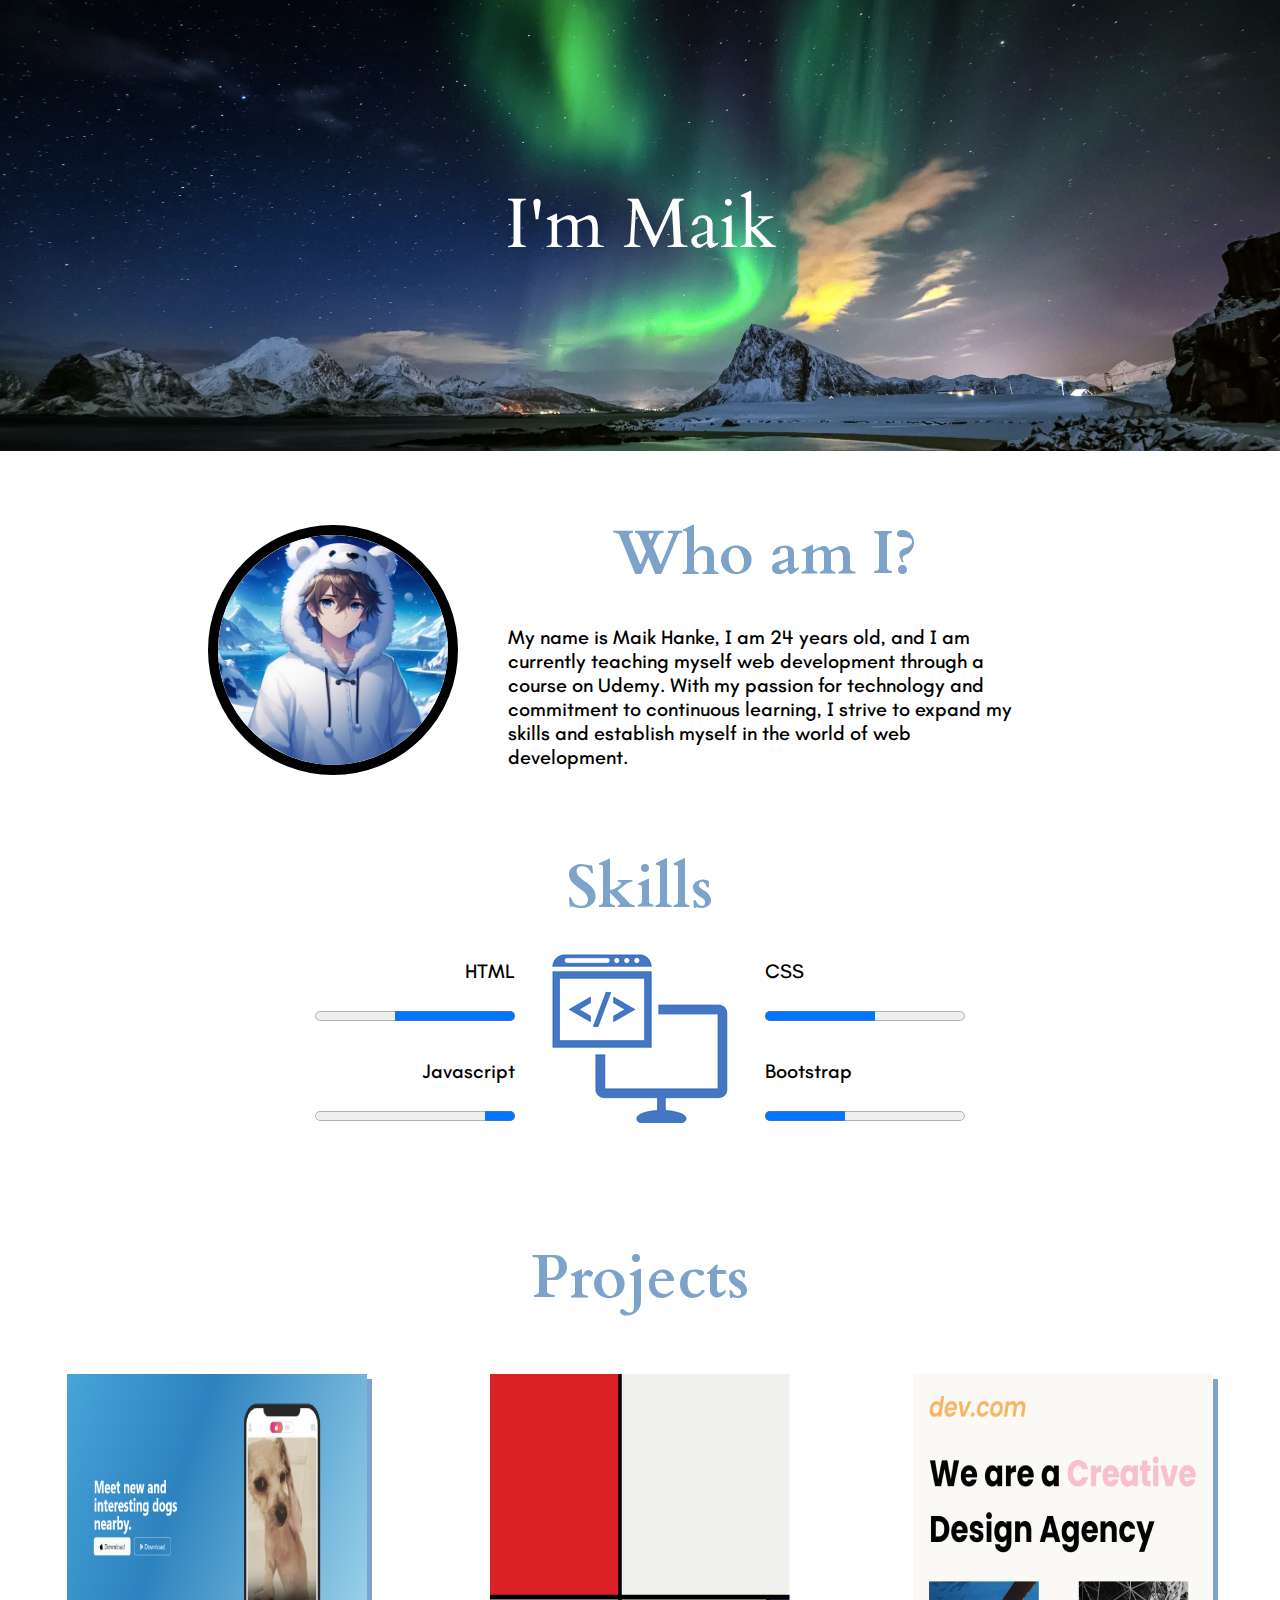
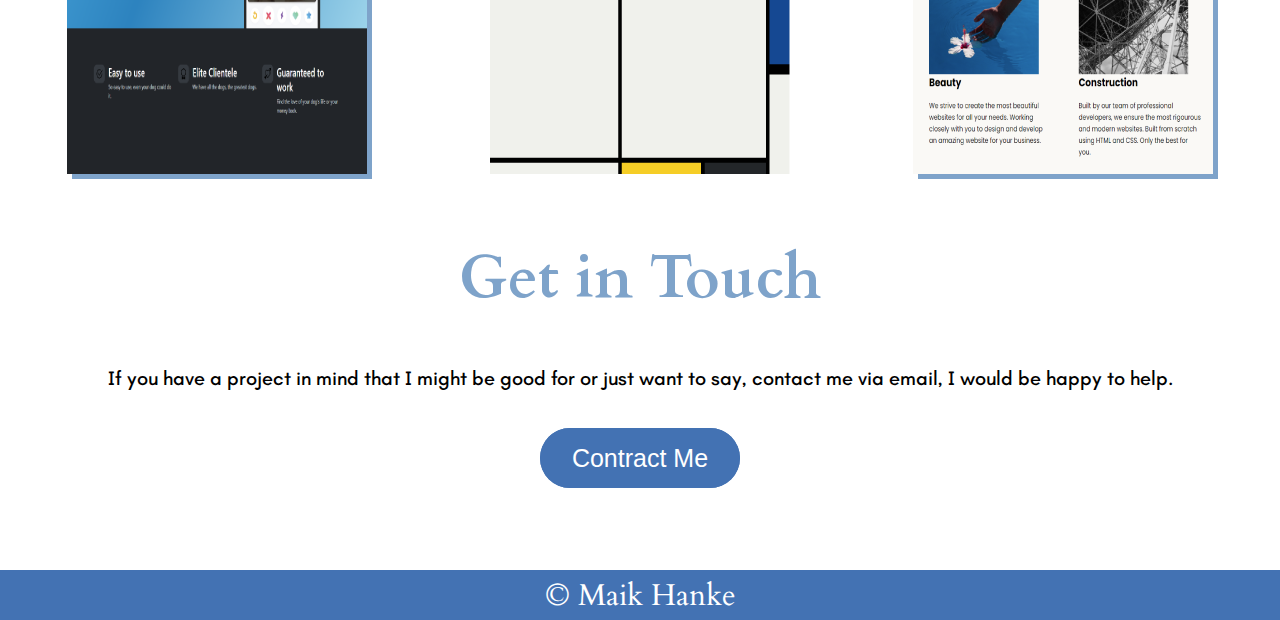
==== index.html @ 69950d34 "Add files via upload" ====
<!DOCTYPE html>
<html lang="en">
<head>
    <meta charset="UTF-8">
    <title>Maik</title>
    <link rel="stylesheet" href="./style.css">
    

    <link rel="preconnect" href="https://fonts.googleapis.com">
    <link rel="preconnect" href="https://fonts.gstatic.com" crossorigin>
    <link href="https://fonts.googleapis.com/css2?family=Cardo:ital,wght@0,400;0,700;1,400&family=Teachers:ital,wght@0,400..800;1,400..800&display=swap" rel="stylesheet">

<body>
    
    <div class="image-container">
        <img class="img1" src="./Asstes/Images/imgHead.png" alt="Snowy Landscape at Night"/>
        <div class="overlay-text">I'm Maik</div>
    </div>

    <div class="body-container">

        <div class="top-container">
            <img class="pbimg" src="./Asstes/Images/pb.png" alt="profile picture"/>
            <h2 class="h21">Who am I?</h2>
            <p class="top-text">My name is Maik Hanke, I am 24 years old, and I am currently teaching myself web development through a course on Udemy. 
                                With my passion for technology and commitment to continuous learning, 
                                I strive to expand my skills and establish myself in the world of web development. 
            </p>
        </div>

        <div class="middle-container">
            <h2 class="h22">Skills</h2>
            <img class="skillimg" src="./Asstes/Images/icon1.png" alt="Computer Icon"/>
                <div class="progress html prtl">
                    <p>HTML</p>
                    <progress class="progressbar" value="60" max="100"></progress>
                </div>
                <div class="progress css">
                    <p>CSS</p>
                    <progress class="progressbar" value="55" max="100"></progress>
                </div>
                <div class="progress js prtl">
                    <p>Javascript</p>
                    <progress class="progressbar" value="15" max="100"></progress>
                </div>
                <div class="progress bs">
                    <p>Bootstrap</p>
                    <progress class="progressbar" value="40" max="100"></progress>
                </div>
        </div>

        <div class="project-container">
            <h2 class="h23">Projects</h2>
            <div class="card1">
                <a href="./Asstes/sites/TinDog Project/"><img class="tindog" src="./Asstes/Images/tindog.png" alt="screenshot of a website"/></a>
            </div>
            <div class="card2">
                <a href="./Asstes/sites/Mondrian Project/"><img class="mondrian" src="./Asstes/Images/mandorien.png" alt="screenshot of a picture"/></a>
            </div>
            <div class="card3">
                <a href="./Asstes/sites/Web Design Agency Project/"><img class="web-agency" src="./Asstes/Images/web-agancy.png" alt="screenshot of a web-agancy website"/></a>
            </div>
        </div>

        <div class="contact-container">
            <h2 class="h24">Get in Touch</h2>
            <p class="contact-text">If you have a project in mind that I might be good for or just want to say, contact me via email, I would be happy to help.</p>
            <a class="mail-button" href="mailto:maikh101@web.de"><button class="mail-button">Contract Me</button></a>
            
        </div>

    </div>

    <div class="footer">
        <p class="footer-text">© Maik Hanke</p>
    </div>

    
</body>
</html>
---- style.css ----
.image-container {
    position: relative;
    display: inline-block;
    margin: -8px -8px 50px;
}

.image-container img {
    display: block;
    width: 100%;
    height: auto;
}

.overlay-text {
    position: absolute;
    top: 50%;
    left: 50%;
    transform: translate(-50%, -50%);
    font-family: "cardo" , serif;
    font-size: 70px;
    color: white;
    text-align: center;
}

.body-container {
    
    grid-template-columns: auto;
}

.top-container {
    display: grid;
    grid-template-columns: 2fr 10fr ;
    grid-template-rows: 100px auto;
    margin-bottom: 50px;
    margin-left: 200px;
    margin-right: 200px;
}

.pbimg {
    display: grid;
    height: 230px;
    grid-row-start: 1;
    grid-row-end: 3;
    border: 10px solid black;
    border-radius: 50%;
    margin-top: 20px;
}

.h21 {
    color: #7ea3ca;
    font-size: 60px;
    font-weight: 700;
    font-family: "cardo" , serif;
    align-self: center;
    justify-self: center;
}

.top-text {
    color: black;
    font-size: 20px;
    font-family: "Teachers", sans-serif;
    font-weight: 500;
    text-align: left;
    padding: 0 50px;
    justify-self: center;
    align-self: center;
}

.middle-container {
    display: grid;
    grid-template-columns: 5fr 2fr 5fr ;
    grid-template-rows: 100px 100px 100px;
    margin-bottom: 50px;
}

.h22 {
    color: #7ea3ca;
    font-size: 60px;
    font-weight: 700;
    font-family: "cardo" , serif;
    grid-column: 2;
    justify-self: center;
    align-self: center;
}

.skillimg {
    grid-area: 2 / 2 / 3 / 2;
    justify-self: center;
}

.html {
    grid-area: 2 / 1 / 2 / 1;
    margin-right: 20px;
    font-size: 20px;
    font-family: "Teachers", sans-serif;
    font-weight: 500;
}

.css {
    grid-area: 2 / 3 / 2 / 3;
    margin-left: 20px;
    font-size: 20px;
    font-family: "Teachers", sans-serif;
    font-weight: 500;
}

.js {
    grid-area: 3 / 1 / 3 / 1;
    margin-right: 20px;
    font-size: 20px;
    font-family: "Teachers", sans-serif;
    font-weight: 500;
}

.bs {
    grid-area: 3 / 3 / 3 / 3;
    margin-left: 20px;
    font-size: 20px;
    font-family: "Teachers", sans-serif;
    font-weight: 500;
}

.prtl {
    direction: rtl;
}

.project-container {
    display: grid;
    grid-template-columns: 4fr 4fr 4fr;
    grid-row: 100px 400px;
    gap: 5px;
    margin-bottom: 50px;
}

.h23 {
    color: #7ea3ca;
    font-size: 60px;
    font-weight: 700;
    font-family: "cardo" , serif;
    grid-column: 2;
    justify-self: center;
    align-self: center;
}

.card1 {
    grid-area: 2 / 1 / 2 / 1;
    justify-self: center;
    align-self: center;
}
.tindog {
    box-shadow: #7ea3ca 5px 5px;
}

.card2 {
    grid-area: 2 / 2 / 2 / 2;
    justify-self: center;
    align-self: center;
}
.mandorien {
    box-shadow: #7ea3ca 5px 5px;
}

.card3 {
    grid-area: 2 / 3 / 2 / 3;
    justify-self: center;
    align-self: center;
}
.web-agency {
    box-shadow: #7ea3ca 5px 5px;
}

.contact-container {
    display: grid;
    grid-template-columns: 100%;
    grid-template-rows: 100px 100px 100px;
    margin-bottom: 50px;
}

.h24 {
    color: #7ea3ca;
    font-size: 60px;
    font-weight: 700;
    font-family: "cardo" , serif;
    grid-column: 1;
    justify-self: center;
    align-self: center;
}

.contact-text {
    color: black;
    font-size: 20px;
    font-family: "Teachers", sans-serif;
    font-weight: 500;
    text-align: left;
    padding: 0 50px;
    text-align: center;
    justify-self: center;
    align-self: center;
    margin: 0px;
}

.mail-button {
    width: 200px;
    height: 60px;
    border-radius: 50px;
    background-color: #4372b3;
    justify-self: center;
    font-size: 25px;
    color: white;
    border: none;
}

button:hover {
    background-color: #7ea3ca;
    color: black;
    box-shadow: black 10px 10px;
}

.footer {
    background-color: #4372b3;
    height: 50px;
    width: auto;
    margin: -8px;
}

.footer-text {
    color: white;
    font-family:"cardo" , serif;
    font-size: 30px;
    text-align: center;
    padding-top: 5px;
    margin: 0px;
}

@media (max-width: 1000px){

    .overlay-text {
        font-size: 40px;
    }

    .body-container {
        margin: 0px 50px 50px 50px;
    }

    .top-container {
        display: grid;
        gap: 0;
        grid-template-columns: 1fr;
        grid-template-rows: auto;
        margin-left: 0px;
        margin-right: 0px;
    }

    .pbimg {
        justify-self: center;
        align-self: center;
        grid-area: 1 / 1 / 1 / 1 ;
        margin-top: 0px;
        margin-bottom: 50px;
    }
    
    .h21 {
        margin-top: 0px;
        margin-bottom: 50px;
    }

    .top-text {
        margin: 0;
    }

    .middle-container {
        grid-template-columns: 100%;
        grid-template-rows: 100px 50px 50px 50px 50px; 
    }

    .h22 {
        grid-column: 1;
        margin: 0px;
    }

    .skillimg {
        display: none;
    }

    .prtl {
        direction: ltr;
    }
    
    .html {
        grid-column: 1;
        grid-row: 2;
        margin-right: 0px;
        justify-self: center;
        align-self: center;
    }

    .css {
        grid-column: 1;
        grid-row: 3;
        margin-left: 0px;
        justify-self: center;
        align-self: center;
    }

    .js {
        grid-column: 1;
        grid-row: 4;
        margin-right: 0px;
        justify-self: center;
        align-self: center;
    }

    .bs {
        grid-column: 1;
        grid-row: 5;
        margin-left: 0px;
        justify-self: center;
        align-self: center;
    }

    .progress > p {
        margin: 0px;
    }
 
    .project-container {
        display: grid;
        grid-template-columns: 100%;
        grid-row: 100px 400px 400px 400px;
        gap: 5px;
    }

    .h23 {
        grid-column: 1;
        margin: 0px;
    }
    
    .card1 {
        grid-column: 1;
        grid-row: 2;
        margin-left: 0px;
        justify-self: center;
        align-self: center;
    }

    .card2 {
        grid-column: 1;
        grid-row: 3;
        margin-left: 0px;
        justify-self: center;
        align-self: center;
    }

    .card3 {
        grid-column: 1;
        grid-row: 4;
        margin-left: 0px;
        justify-self: center;
        align-self: center;
    }

    .contact-container {
        display: grid;
        grid-template-columns: 100%;
        grid-template-rows: 100px auto 100px;
    }

    .contact-text{
        margin-bottom: 50px;
    }
    

}

@media (max-width: 500px){ 

    .h21 {
        margin-top: 0px;
        margin-bottom: 50px;
        font-size: 40px;
    }

    .h22 {
        grid-column: 1;
        margin: 0px;
        font-size: 40px;
    }

    .h23 {
        font-size: 40px;
    }
    
    .h24 {
        font-size: 40px;
        text-align: center;
        margin-bottom: 50px;
    }

}
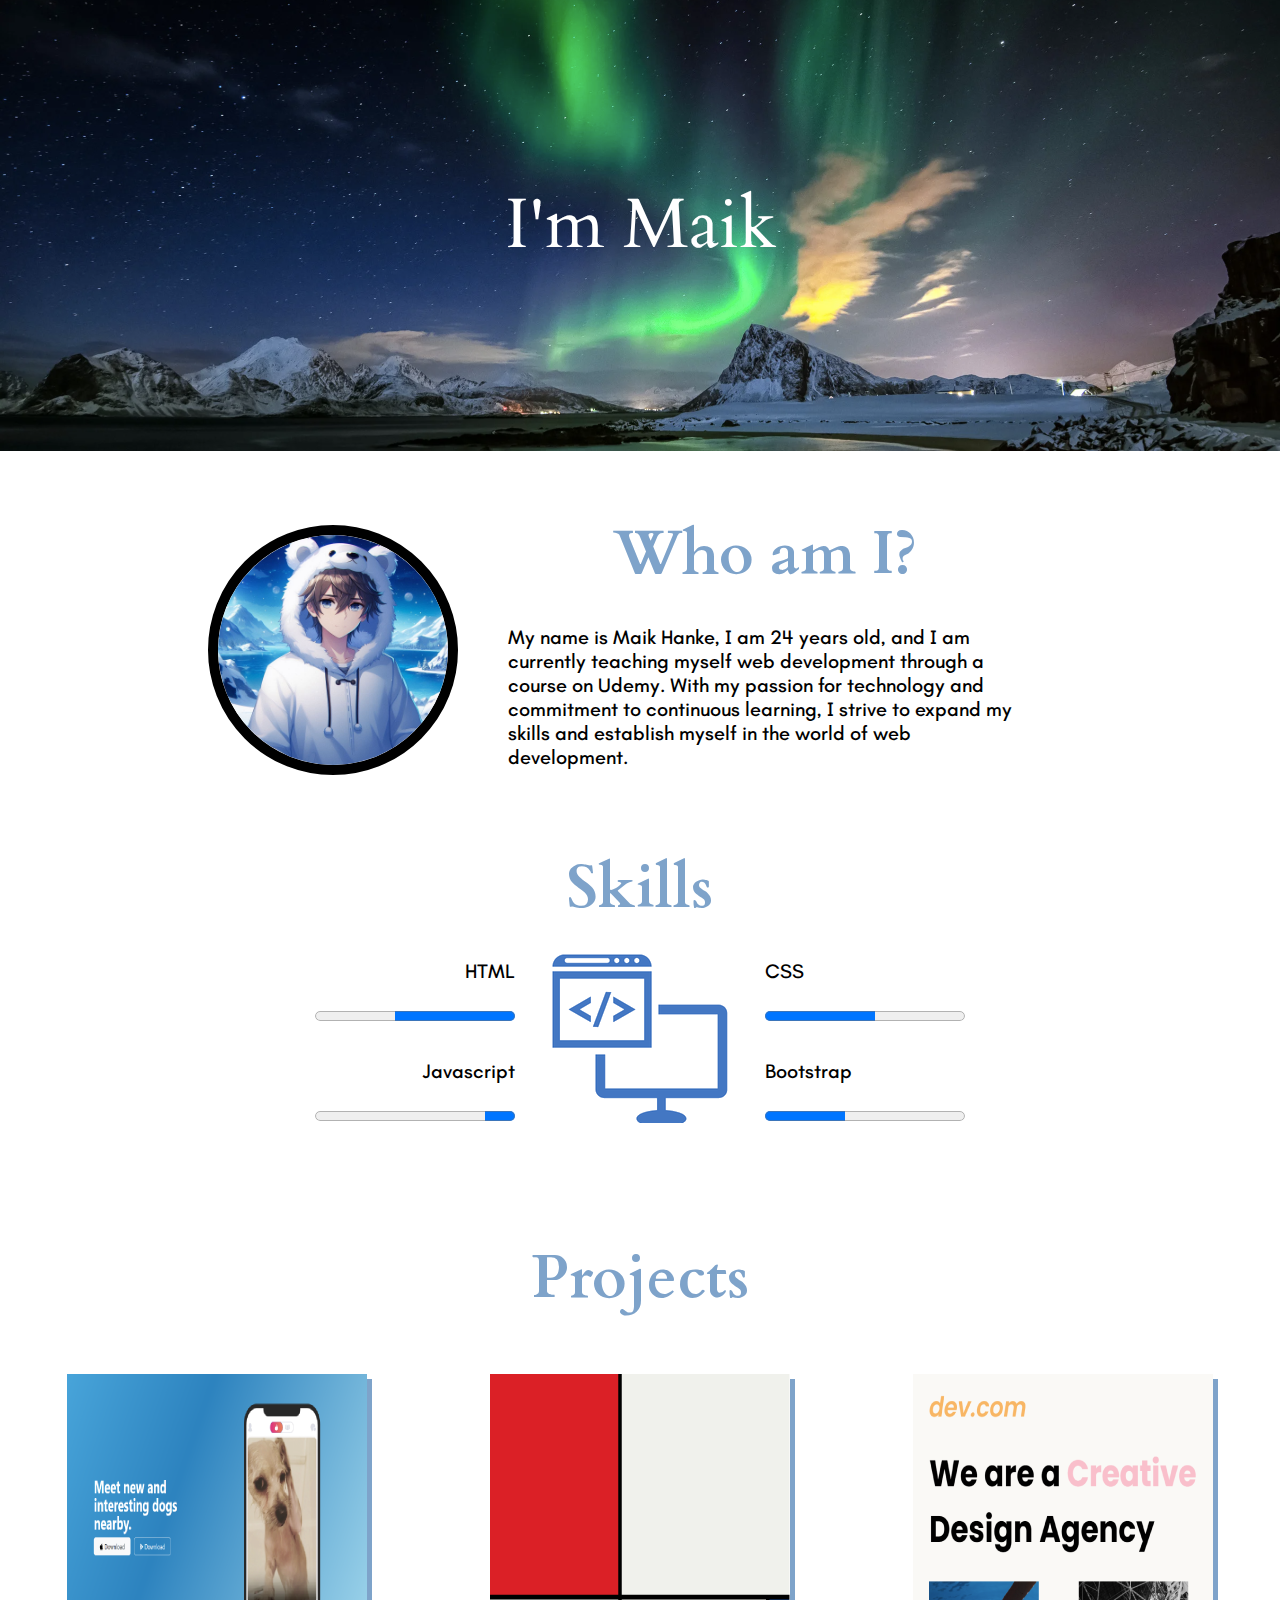
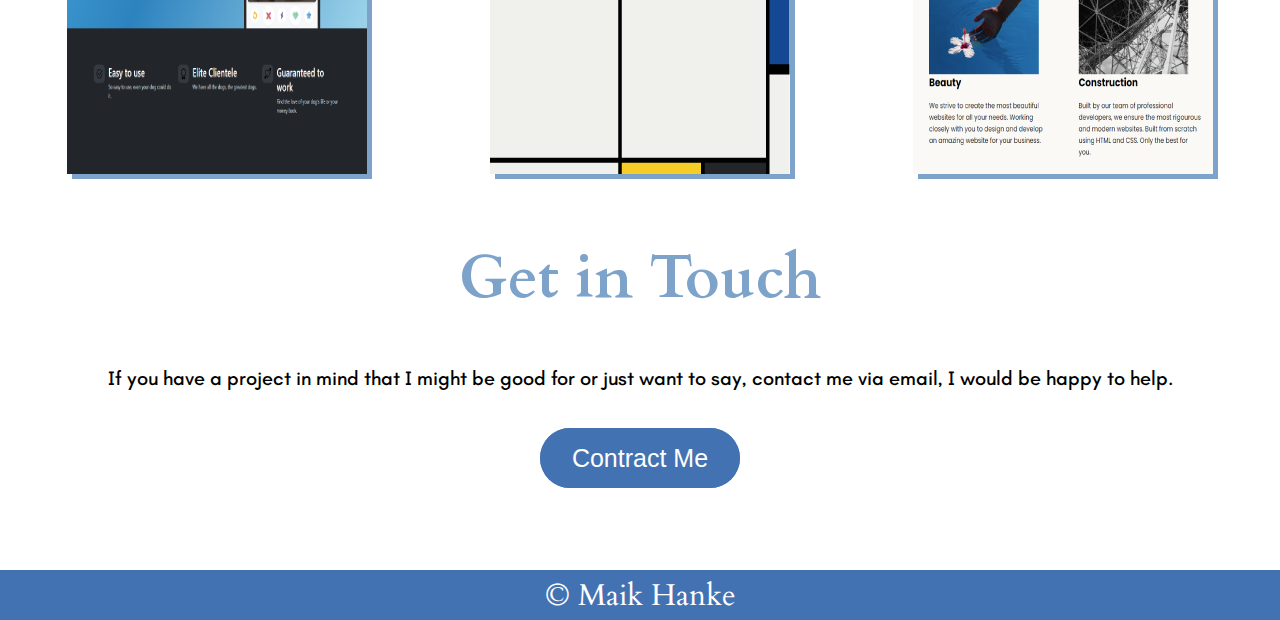
==== commit 77cb5c74: "Update index.html" ====
--- a/index.html
+++ b/index.html
@@ -2,6 +2,7 @@
 <html lang="en">
 <head>
     <meta charset="UTF-8">
+    <meta name="viewport" content="width=device-width, initial-scale=1.0">
     <title>Maik</title>
     <link rel="stylesheet" href="./style.css">
     
@@ -77,4 +78,4 @@
 
     
 </body>
-</html>+</html>
--- a/style.css
+++ b/style.css
@@ -155,7 +155,7 @@
     justify-self: center;
     align-self: center;
 }
-.mandorien {
+.mondrian {
     box-shadow: #7ea3ca 5px 5px;
 }
 
@@ -269,7 +269,7 @@
 
     .middle-container {
         grid-template-columns: 100%;
-        grid-template-rows: 100px 50px 50px 50px 50px; 
+        grid-template-rows: 100px 100px 100px 100px 100px; 
     }
 
     .h22 {
@@ -291,6 +291,7 @@
         margin-right: 0px;
         justify-self: center;
         align-self: center;
+        margin-bottom: 20px;
     }
 
     .css {
@@ -299,6 +300,7 @@
         margin-left: 0px;
         justify-self: center;
         align-self: center;
+        margin-bottom: 20px;
     }
 
     .js {
@@ -307,6 +309,7 @@
         margin-right: 0px;
         justify-self: center;
         align-self: center;
+        margin-bottom: 20px;
     }
 
     .bs {
@@ -315,6 +318,7 @@
         margin-left: 0px;
         justify-self: center;
         align-self: center;
+        margin-bottom: 20px;
     }
 
     .progress > p {
@@ -375,23 +379,23 @@
     .h21 {
         margin-top: 0px;
         margin-bottom: 50px;
-        font-size: 40px;
+        font-size: 30px;
     }
 
     .h22 {
         grid-column: 1;
         margin: 0px;
-        font-size: 40px;
+        font-size: 30px;
     }
 
     .h23 {
-        font-size: 40px;
+        font-size: 30px;
     }
     
     .h24 {
-        font-size: 40px;
+        font-size: 30px;
         text-align: center;
         margin-bottom: 50px;
     }
 
-}+}
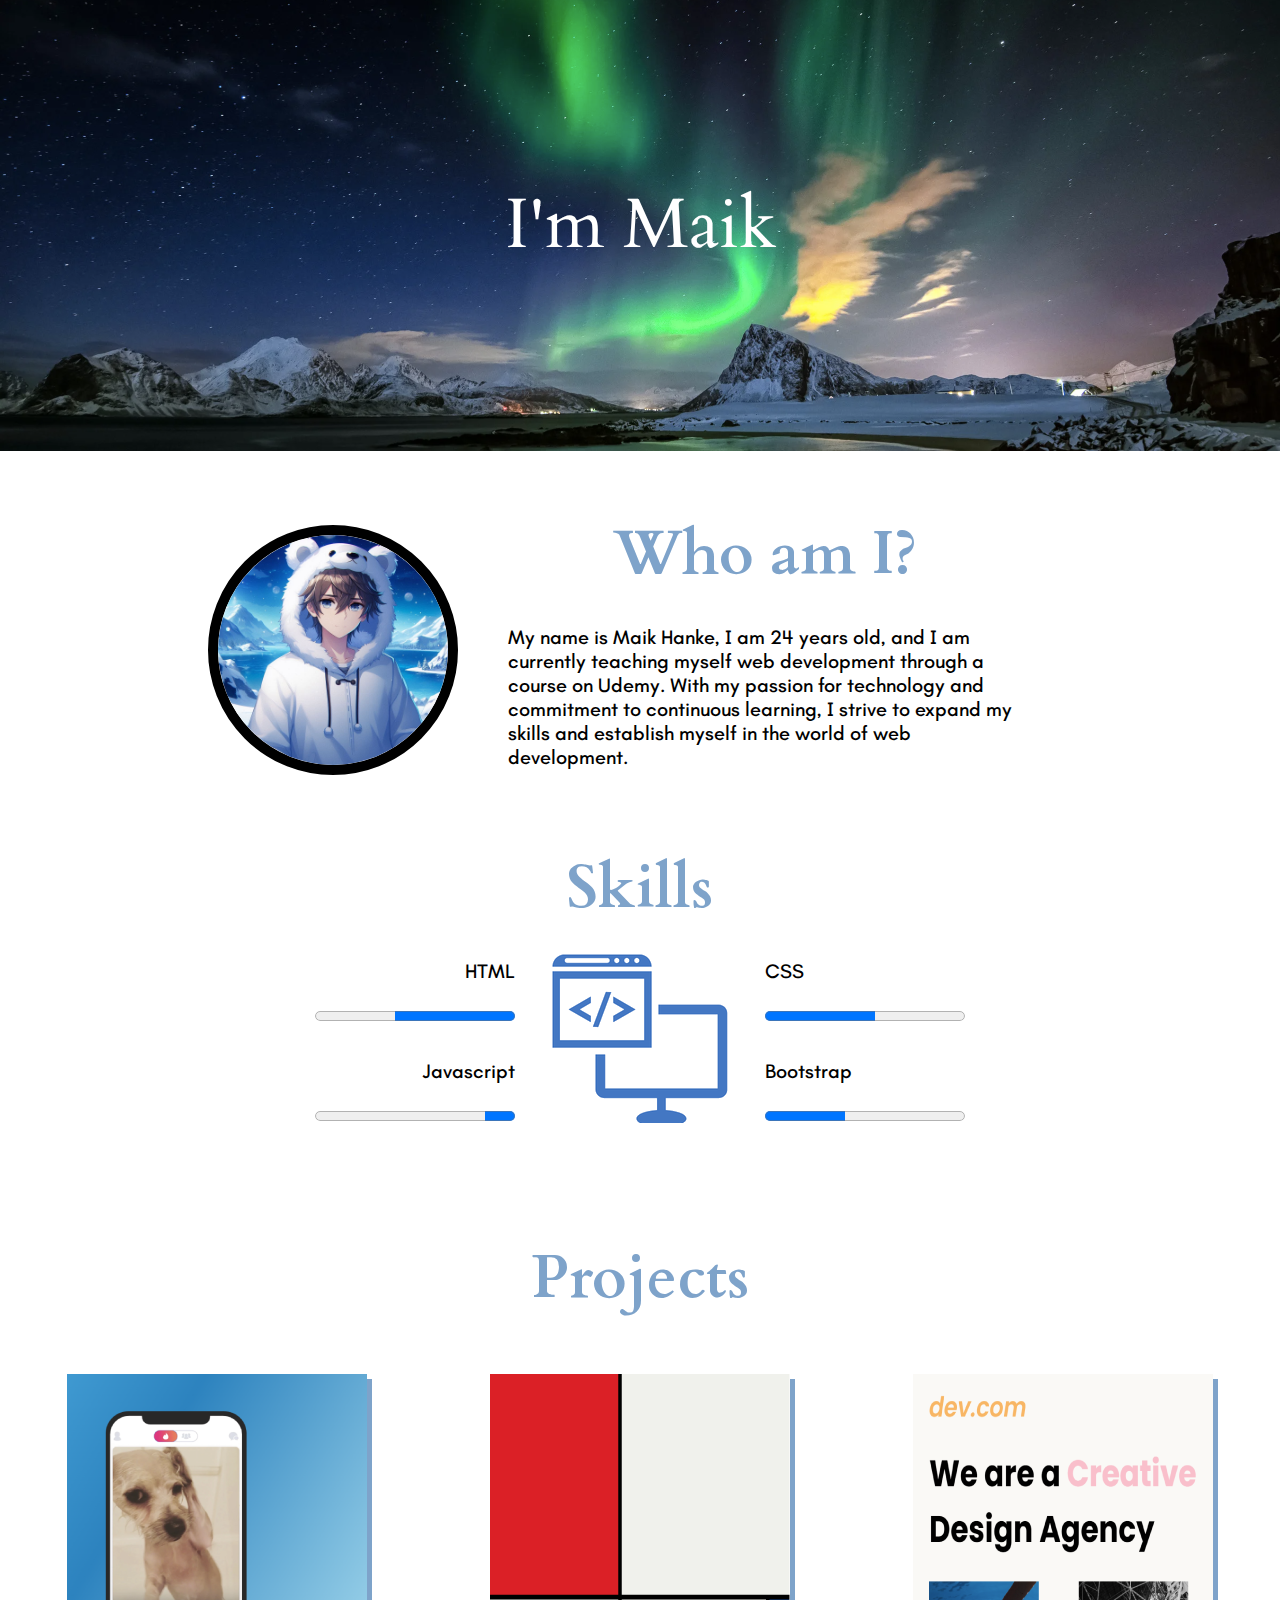
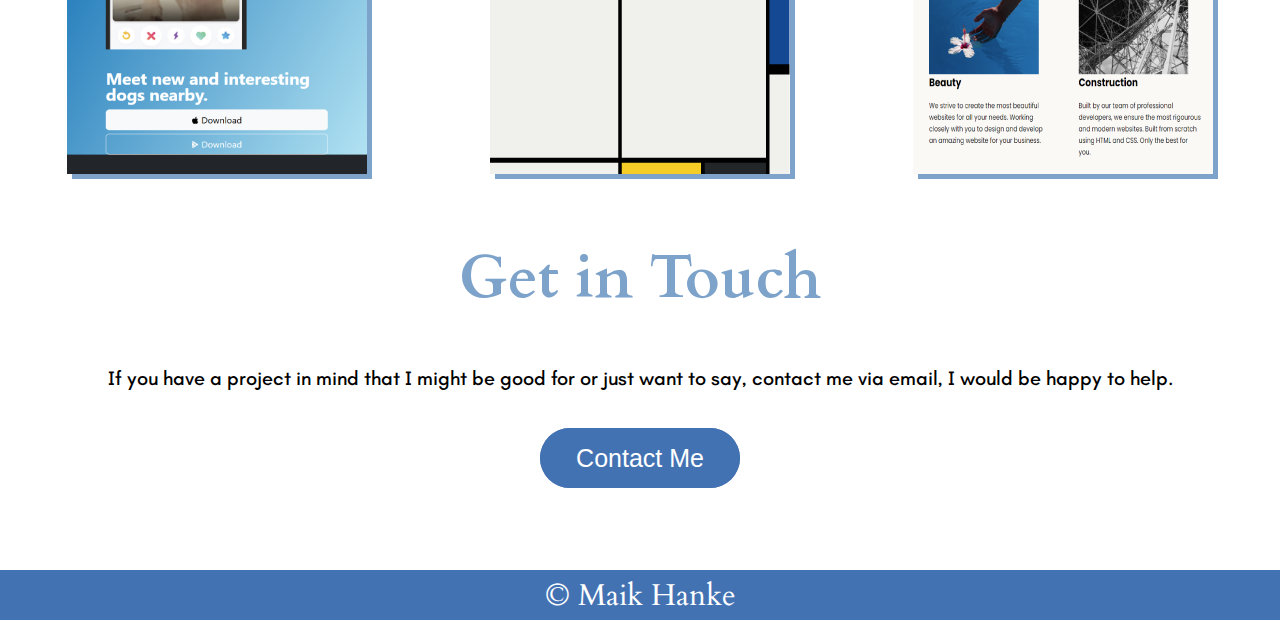
==== commit f9b2d2a3: "Update index.html" ====
--- a/index.html
+++ b/index.html
@@ -3,7 +3,7 @@
 <head>
     <meta charset="UTF-8">
     <meta name="viewport" content="width=device-width, initial-scale=1.0">
-    <title>Maik</title>
+   <title>Maik's Portfolio</title>
     <link rel="stylesheet" href="./style.css">
     
 
@@ -66,7 +66,7 @@
         <div class="contact-container">
             <h2 class="h24">Get in Touch</h2>
             <p class="contact-text">If you have a project in mind that I might be good for or just want to say, contact me via email, I would be happy to help.</p>
-            <a class="mail-button" href="mailto:maikh101@web.de"><button class="mail-button">Contract Me</button></a>
+            <a class="mail-button" href="mailto:maikh101@web.de"><button class="mail-button">Contact Me</button></a>
             
         </div>
 
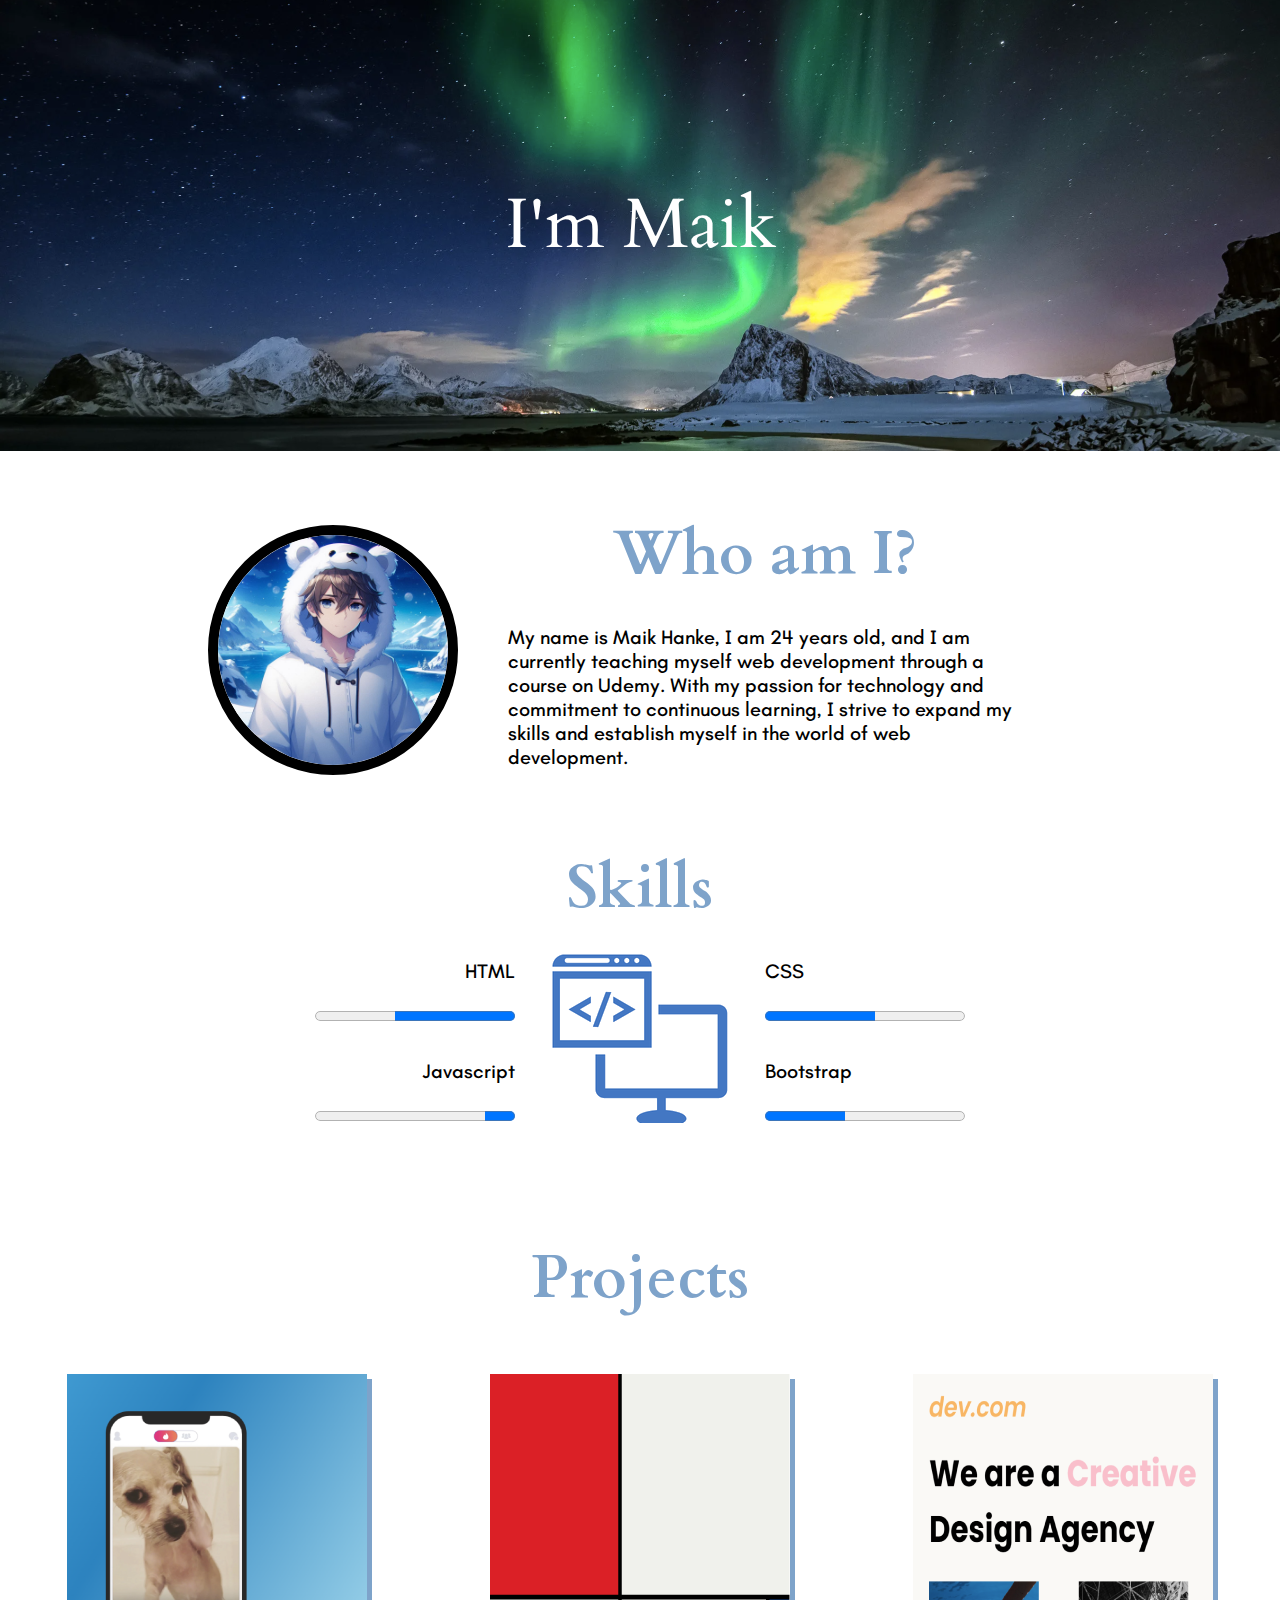
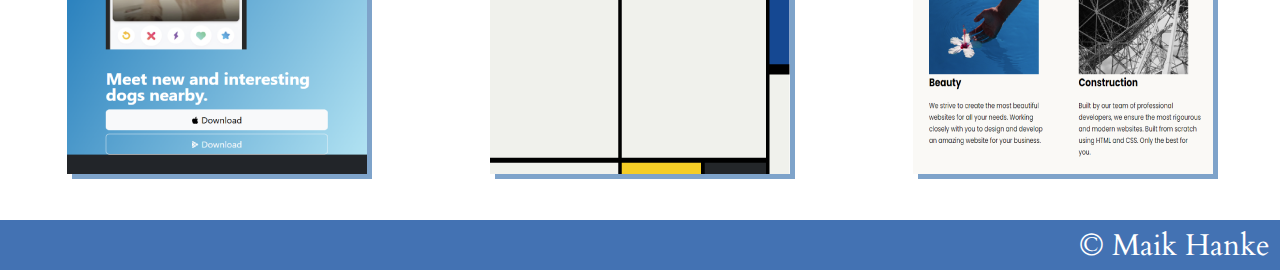
==== commit aa43044e: "Update index.html" ====
--- a/index.html
+++ b/index.html
@@ -3,7 +3,7 @@
 <head>
     <meta charset="UTF-8">
     <meta name="viewport" content="width=device-width, initial-scale=1.0">
-   <title>Maik's Portfolio</title>
+    <title>Maik's Portfolio</title>
     <link rel="stylesheet" href="./style.css">
     
 
@@ -62,16 +62,17 @@
                 <a href="./Asstes/sites/Web Design Agency Project/"><img class="web-agency" src="./Asstes/Images/web-agancy.png" alt="screenshot of a web-agancy website"/></a>
             </div>
         </div>
-
+        <!--
         <div class="contact-container">
             <h2 class="h24">Get in Touch</h2>
             <p class="contact-text">If you have a project in mind that I might be good for or just want to say, contact me via email, I would be happy to help.</p>
-            <a class="mail-button" href="mailto:maikh101@web.de"><button class="mail-button">Contact Me</button></a>
-            
+            <a class="mail-button" href="mailto:maikh101@web.de"><button class="mail-button">Contact Me</button></a>    
         </div>
+        -->
 
     </div>
 
+    
     <div class="footer">
         <p class="footer-text">© Maik Hanke</p>
     </div>
--- a/style.css
+++ b/style.css
@@ -167,7 +167,7 @@
 .web-agency {
     box-shadow: #7ea3ca 5px 5px;
 }
-
+/*
 .contact-container {
     display: grid;
     grid-template-columns: 100%;
@@ -214,6 +214,7 @@
     color: black;
     box-shadow: black 10px 10px;
 }
+*/
 
 .footer {
     background-color: #4372b3;
@@ -226,12 +227,13 @@
     color: white;
     font-family:"cardo" , serif;
     font-size: 30px;
-    text-align: center;
+    text-align: right;
     padding-top: 5px;
+    padding-right: 10px;
     margin: 0px;
 }
 
-@media (max-width: 1000px){
+@media screen and (max-width: 1000px){
 
     .overlay-text {
         font-size: 40px;
@@ -374,7 +376,7 @@
 
 }
 
-@media (max-width: 500px){ 
+@media screen and (max-width: 500px){ 
 
     .h21 {
         margin-top: 0px;
